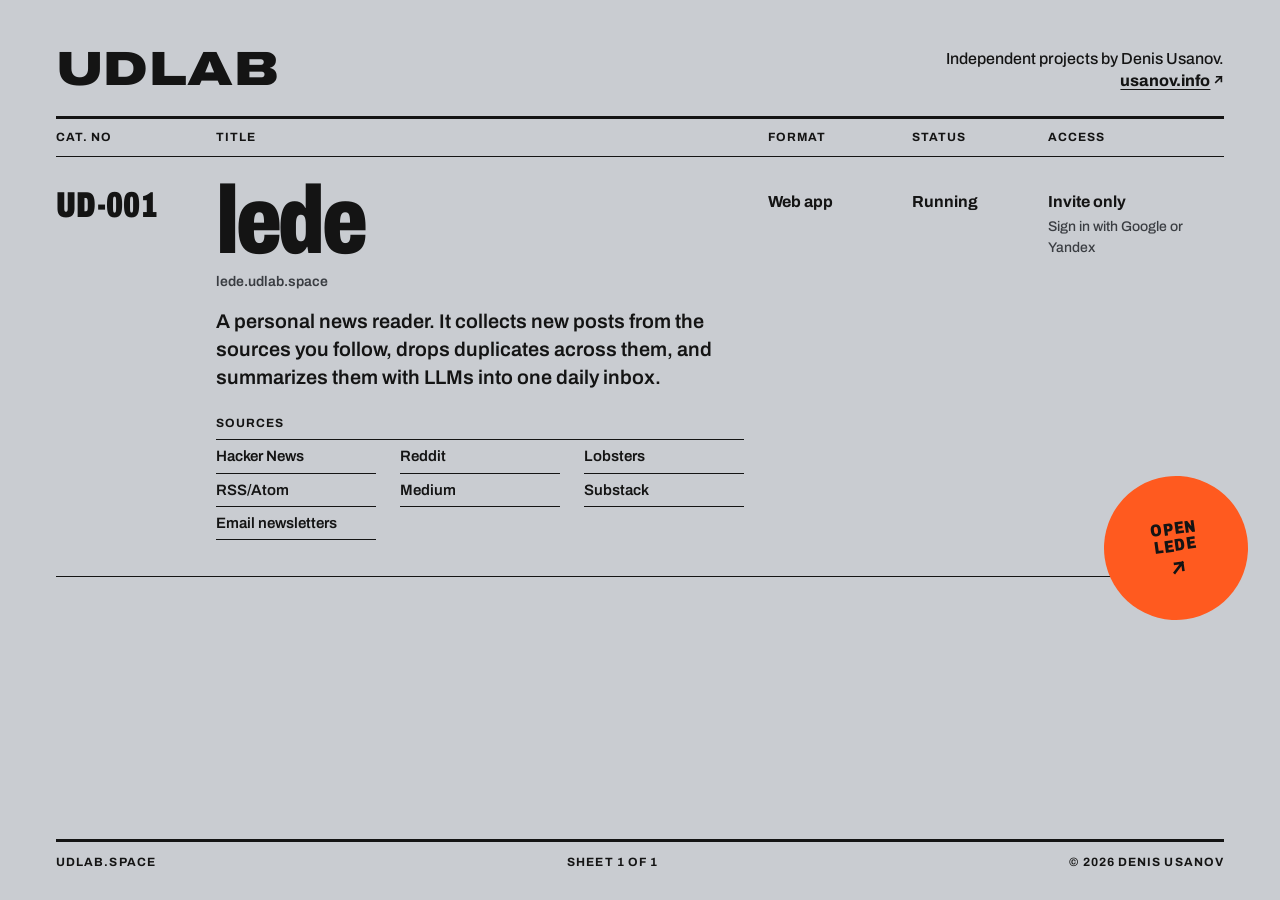
==== index.html @ 164e9302 "Add udlab.space landing page and deploy targets" ====
<!doctype html>
<html lang="en">
<head>
<meta charset="utf-8">
<meta name="viewport" content="width=device-width, initial-scale=1">
<title>udlab</title>
<meta name="description" content="udlab: independent projects by Denis Usanov.">
<meta name="color-scheme" content="light dark">
<meta name="theme-color" content="#c9ccd1" media="(prefers-color-scheme: light)">
<meta name="theme-color" content="#141414" media="(prefers-color-scheme: dark)">
<link rel="icon" href="data:image/svg+xml,%3Csvg xmlns='http://www.w3.org/2000/svg' viewBox='0 0 32 32'%3E%3Ccircle cx='16' cy='16' r='15' fill='%23ff5a1f'/%3E%3C/svg%3E">
<link rel="preconnect" href="https://fonts.googleapis.com">
<link rel="preconnect" href="https://fonts.gstatic.com" crossorigin>
<link rel="stylesheet" href="https://fonts.googleapis.com/css2?family=Archivo:wdth,wght@62..125,500..900&display=swap">
<style>
:root {
  --board: #c9ccd1;
  --ink: #141414;
  --ink-soft: #3a3d42;
  --rule: #141414;
  --sticker: #ff5a1f;
  --sticker-ink: #141414;
  --gutter: clamp(1rem, 0.5rem + 2.5vw, 3rem);
  --ease-out: cubic-bezier(0.16, 1, 0.3, 1);
  color-scheme: light;
}

@media (prefers-color-scheme: dark) {
  :root {
    --board: #141414;
    --ink: #c9ccd1;
    --ink-soft: #8f939a;
    --rule: #c9ccd1;
    color-scheme: dark;
  }
}

*, *::before, *::after { box-sizing: border-box; }

html {
  background: var(--board);
  color: var(--ink);
  font-family: "Archivo", "Helvetica Neue", Arial, sans-serif;
  font-variation-settings: "wdth" 100;
  font-size: 100%;
  line-height: 1.45;
  -webkit-text-size-adjust: 100%;
  scrollbar-color: var(--ink) var(--board);
  font-variant-numeric: tabular-nums;
}

body {
  margin: 0;
  min-height: 100vh;
  min-height: 100dvh;
  background: var(--board);
  display: flex;
  flex-direction: column;
}

::selection { background: var(--sticker); color: var(--sticker-ink); }

a { color: inherit; text-decoration-thickness: 1px; text-underline-offset: 0.2em; }

a:focus-visible {
  outline: 3px solid var(--ink);
  outline-offset: 4px;
}

.sheet {
  width: 100%;
  max-width: 78rem;
  margin: 0 auto;
  padding: clamp(1.5rem, 1rem + 2.5vw, 3.5rem) var(--gutter) clamp(1.25rem, 1rem + 1vw, 2rem);
  flex: 1;
  display: flex;
  flex-direction: column;
}

.masthead {
  display: grid;
  grid-template-columns: 1fr minmax(0, 22rem);
  align-items: end;
  gap: 1rem 2rem;
  padding-bottom: clamp(1rem, 0.75rem + 1vw, 1.75rem);
  border-bottom: 3px solid var(--rule);
}

.mark {
  margin: 0;
  font-size: clamp(2rem, 1.5rem + 2vw, 3rem);
  line-height: 0.9;
  font-weight: 900;
  font-variation-settings: "wdth" 125;
  letter-spacing: 0.01em;
  text-transform: uppercase;
}

.owner {
  margin: 0;
  font-size: 1rem;
  line-height: 1.35;
  font-weight: 500;
  justify-self: end;
  text-align: right;
}

.owner a {
  font-weight: 750;
  white-space: nowrap;
}

.owner svg {
  width: 0.7em;
  height: 0.7em;
  margin-left: 0.15em;
  vertical-align: 0.05em;
}

.columns,
.release {
  display: grid;
  grid-template-columns: 8.5rem minmax(0, 1fr) 7.5rem 7rem 11rem;
  column-gap: 1.5rem;
}

.columns {
  margin: 0;
  padding: 0.6rem 0;
  border-bottom: 1px solid var(--rule);
  font-size: 0.75rem;
  font-weight: 700;
  letter-spacing: 0.09em;
  text-transform: uppercase;
}

.catalogue {
  list-style: none;
  margin: 0;
  padding: 0;
}

.release {
  position: relative;
  isolation: isolate;
  padding: 1.5rem 0 2.25rem;
  border-bottom: 1px solid var(--rule);
  transition: color 140ms linear;
}

.release::before {
  content: "";
  position: absolute;
  inset: 0 calc(var(--gutter) * -0.5);
  z-index: -1;
  background: var(--ink);
  opacity: 0;
  transition: opacity 140ms linear;
}

.release:hover,
.release:focus-within {
  color: var(--board);
  --ink-soft: var(--board);
  --rule-inner: var(--board);
}

.release:hover::before,
.release:focus-within::before {
  opacity: 1;
}

.release dl,
.release dd { margin: 0; }

.release dl { display: contents; }

.field { min-width: 0; }

.field dt {
  position: absolute;
  width: 1px;
  height: 1px;
  overflow: hidden;
  clip-path: inset(50%);
  white-space: nowrap;
}

.catno {
  font-size: clamp(1.75rem, 1.25rem + 1.25vw, 2.5rem);
  line-height: 1;
  font-weight: 900;
  font-variation-settings: "wdth" 68;
  letter-spacing: 0.01em;
  padding-top: 0.4rem;
}

.title {
  margin: 0;
  font-size: clamp(4rem, 2.5rem + 5vw, 6rem);
  line-height: 0.85;
  font-weight: 850;
  font-variation-settings: "wdth" 72;
  letter-spacing: -0.035em;
}

.title a {
  text-decoration: none;
}

.title a::after {
  content: "";
  position: absolute;
  inset: 0;
}

.title a:focus-visible {
  outline: none;
}

.release:has(.title a:focus-visible) {
  outline: 3px solid var(--ink);
  outline-offset: 4px;
}

.host {
  margin: 0.6rem 0 0;
  font-size: 0.875rem;
  font-weight: 600;
  color: var(--ink-soft);
  transition: color 140ms linear;
}

.line {
  margin: 1rem 0 0;
  max-width: 34rem;
  font-size: clamp(1.0625rem, 1rem + 0.3vw, 1.25rem);
  line-height: 1.4;
  font-weight: 600;
  text-wrap: pretty;
}

.sources {
  margin: 1.5rem 0 0;
  max-width: 34rem;
}

.sources h4 {
  margin: 0;
  padding-bottom: 0.4rem;
  border-bottom: 1px solid var(--rule-inner, var(--rule));
  font-size: 0.75rem;
  font-weight: 700;
  letter-spacing: 0.09em;
  text-transform: uppercase;
}

.sources ul {
  margin: 0;
  padding: 0;
  list-style: none;
  display: grid;
  grid-template-columns: repeat(auto-fill, minmax(10rem, 1fr));
  column-gap: 1.5rem;
  font-size: 0.9375rem;
  font-weight: 600;
  line-height: 1.2;
}

.sources li {
  padding: 0.45rem 0;
  border-bottom: 1px solid var(--rule-inner, var(--rule));
}

.fact {
  font-size: 1rem;
  font-weight: 700;
  padding-top: 0.6rem;
}

.fact small {
  display: block;
  margin-top: 0.25rem;
  font-size: 0.875rem;
  font-weight: 500;
  color: var(--ink-soft);
  transition: color 140ms linear;
}

.sticker {
  position: absolute;
  z-index: 2;
  right: clamp(-1.5rem, -3vw, 0rem);
  bottom: -2.75rem;
  width: 9rem;
  aspect-ratio: 1;
  border-radius: 50%;
  display: grid;
  place-content: center;
  justify-items: center;
  gap: 0.3rem;
  background: var(--sticker);
  color: var(--sticker-ink);
  text-decoration: none;
  text-align: center;
  font-size: 1.0625rem;
  line-height: 1;
  font-weight: 850;
  font-variation-settings: "wdth" 80;
  letter-spacing: 0.04em;
  text-transform: uppercase;
  transform: rotate(-8deg);
  transition: transform 260ms var(--ease-out);
  animation: press 640ms var(--ease-out) 180ms backwards;
}

.sticker svg {
  width: 1.1rem;
  height: 1.1rem;
}

.sticker:hover {
  transform: rotate(-3deg) scale(1.04);
}

.sticker:active {
  transform: rotate(-3deg) scale(0.97);
}

.sticker:focus-visible {
  outline: 3px solid var(--ink);
  outline-offset: 4px;
}

.release:hover .sticker:focus-visible,
.release:focus-within .sticker:focus-visible {
  outline-color: var(--board);
}

@keyframes press {
  from { transform: rotate(-18deg) scale(1.16); }
  to { transform: rotate(-8deg) scale(1); }
}

.foot {
  margin-top: auto;
  padding-top: clamp(4rem, 3rem + 4vw, 7rem);
}

.foot p {
  margin: 0;
  display: flex;
  flex-wrap: wrap;
  justify-content: space-between;
  gap: 0.5rem 2rem;
  padding-top: 0.75rem;
  border-top: 3px solid var(--rule);
  font-size: 0.75rem;
  font-weight: 700;
  letter-spacing: 0.09em;
  text-transform: uppercase;
}

.visually-hidden {
  position: absolute;
  width: 1px;
  height: 1px;
  overflow: hidden;
  clip-path: inset(50%);
  white-space: nowrap;
}

@media (max-width: 42rem) {
  .masthead {
    grid-template-columns: 1fr;
  }
  .owner {
    justify-self: start;
    text-align: left;
  }
  .foot p {
    flex-direction: column;
    gap: 0.4rem;
  }
}

@media (max-width: 60rem) {
  .columns { display: none; }
  .release {
    display: flex;
    flex-direction: column;
    padding: 1.75rem 0 1.5rem;
  }
  .work { order: -1; }
  .release::before { inset: 0 calc(var(--gutter) * -1); }
  .catno dd {
    font-size: 1.25rem;
    line-height: 1.1;
  }
  .title { padding-right: 7rem; }
  .field:not(.work) {
    display: grid;
    grid-template-columns: 6.5rem minmax(0, 1fr);
    column-gap: 1rem;
    padding: 0.6rem 0;
    border-top: 1px solid var(--rule-inner, var(--rule));
  }
  .work { margin-bottom: 1.25rem; }
  .field:not(.work) dt {
    position: static;
    width: auto;
    height: auto;
    overflow: visible;
    clip-path: none;
    font-size: 0.75rem;
    font-weight: 700;
    font-variation-settings: "wdth" 100;
    letter-spacing: 0.09em;
    text-transform: uppercase;
    padding-top: 0.15rem;
  }
  .fact { padding-top: 0; }
  .sticker {
    right: 0;
    top: 0.5rem;
    bottom: auto;
    width: clamp(6.5rem, 4rem + 8vw, 8.5rem);
    font-size: clamp(0.875rem, 0.75rem + 0.4vw, 1rem);
  }
}

@media (prefers-reduced-motion: reduce) {
  .sticker { animation: none; }
  .release,
  .release::before,
  .host,
  .fact small,
  .sticker { transition: none; }
}
</style>
</head>
<body>
<main class="sheet">
  <header class="masthead">
    <h1 class="mark">udlab</h1>
    <p class="owner">Independent projects by Denis Usanov.<br>
      <a href="https://usanov.info">usanov.info<svg viewBox="0 0 12 12" aria-hidden="true" fill="none" stroke="currentColor" stroke-width="1.75" stroke-linecap="square"><path d="M3 9 9 3M4 3h5v5"/></svg></a>
    </p>
  </header>

  <h2 class="visually-hidden">Catalogue</h2>
  <p class="columns" aria-hidden="true"><span>Cat. no</span><span>Title</span><span>Format</span><span>Status</span><span>Access</span></p>

  <ol class="catalogue">
    <li class="release">
      <dl>
        <div class="field catno"><dt>Cat. no</dt><dd>UD-001</dd></div>
        <div class="field work">
          <dt>Title</dt>
          <dd>
            <h3 class="title"><a href="https://lede.udlab.space">lede</a></h3>
            <p class="host">lede.udlab.space</p>
            <p class="line">A personal news reader. It collects new posts from the sources you follow, drops duplicates across them, and summarizes them with LLMs into one daily inbox.</p>
            <div class="sources">
              <h4>Sources</h4>
              <ul>
                <li>Hacker News</li>
                <li>Reddit</li>
                <li>Lobsters</li>
                <li>RSS/Atom</li>
                <li>Medium</li>
                <li>Substack</li>
                <li>Email newsletters</li>
              </ul>
            </div>
          </dd>
        </div>
        <div class="field"><dt>Format</dt><dd class="fact">Web app</dd></div>
        <div class="field"><dt>Status</dt><dd class="fact">Running</dd></div>
        <div class="field"><dt>Access</dt><dd class="fact">Invite only<small>Sign in with Google or Yandex</small></dd></div>
      </dl>
      <a class="sticker" href="https://lede.udlab.space"><span>Open<br>lede</span><svg viewBox="0 0 12 12" aria-hidden="true" fill="none" stroke="currentColor" stroke-width="1.75" stroke-linecap="square"><path d="M3 9 9 3M4 3h5v5"/></svg></a>
    </li>
  </ol>

  <footer class="foot">
    <p><span>udlab.space</span><span>Sheet 1 of 1</span><span>&copy; 2026 Denis Usanov</span></p>
  </footer>
</main>
</body>
</html>
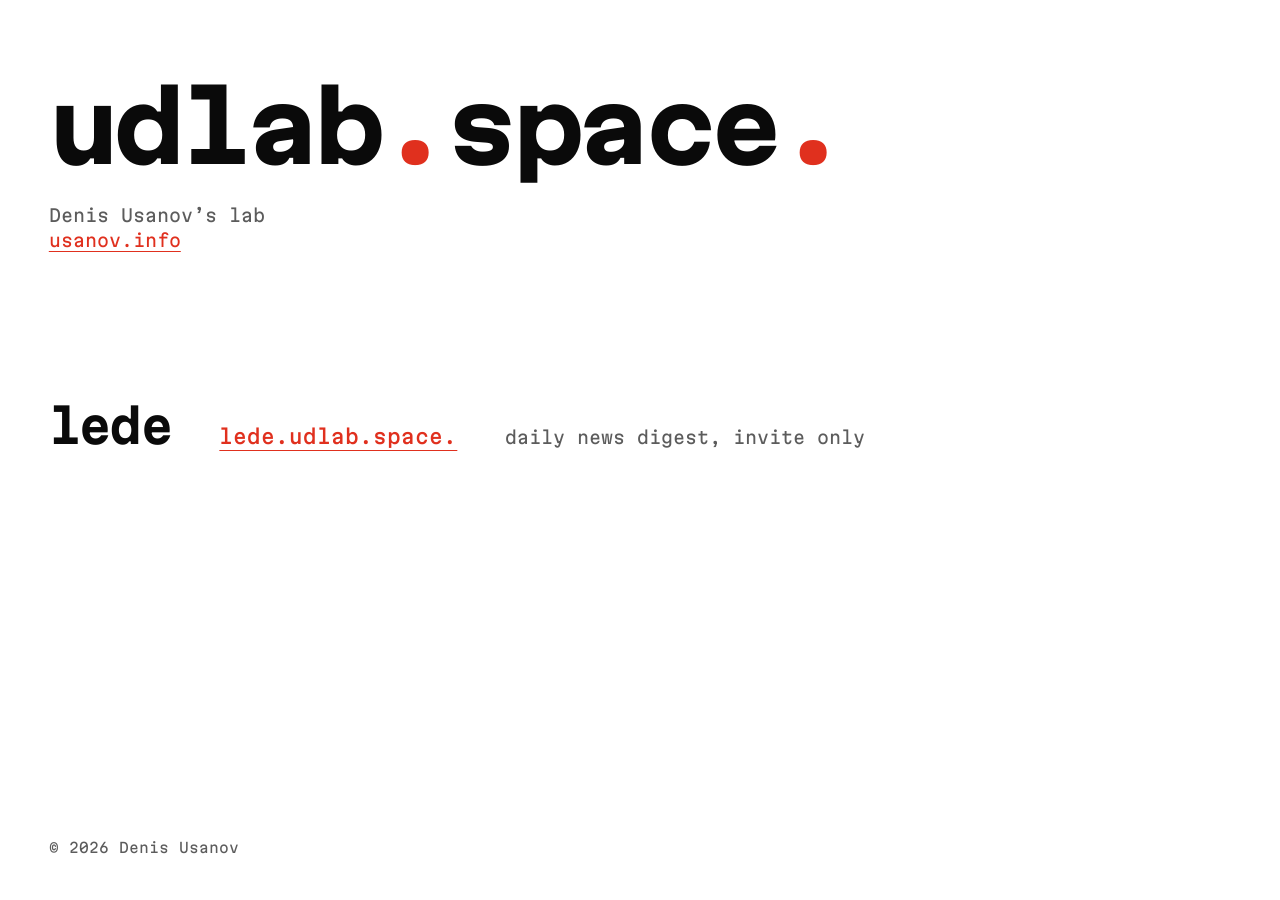
==== commit a12b8075: "Replace catalogue sheet with plain project list" ====
--- a/index.html
+++ b/index.html
@@ -6,31 +6,30 @@
 <title>udlab</title>
 <meta name="description" content="udlab: independent projects by Denis Usanov.">
 <meta name="color-scheme" content="light dark">
-<meta name="theme-color" content="#c9ccd1" media="(prefers-color-scheme: light)">
-<meta name="theme-color" content="#141414" media="(prefers-color-scheme: dark)">
-<link rel="icon" href="data:image/svg+xml,%3Csvg xmlns='http://www.w3.org/2000/svg' viewBox='0 0 32 32'%3E%3Ccircle cx='16' cy='16' r='15' fill='%23ff5a1f'/%3E%3C/svg%3E">
+<meta name="theme-color" content="#ffffff" media="(prefers-color-scheme: light)">
+<meta name="theme-color" content="#0a0a0a" media="(prefers-color-scheme: dark)">
+<link rel="icon" href="data:image/svg+xml,%3Csvg xmlns='http://www.w3.org/2000/svg' viewBox='0 0 32 32'%3E%3Crect width='32' height='32' fill='%230a0a0a'/%3E%3Ccircle cx='22' cy='22' r='5' fill='%23e0301e'/%3E%3C/svg%3E">
 <link rel="preconnect" href="https://fonts.googleapis.com">
 <link rel="preconnect" href="https://fonts.gstatic.com" crossorigin>
-<link rel="stylesheet" href="https://fonts.googleapis.com/css2?family=Archivo:wdth,wght@62..125,500..900&display=swap">
+<link rel="stylesheet" href="https://fonts.googleapis.com/css2?family=Martian+Mono:wdth,wght@75..112.5,400..800&display=swap">
 <style>
 :root {
-  --board: #c9ccd1;
-  --ink: #141414;
-  --ink-soft: #3a3d42;
-  --rule: #141414;
-  --sticker: #ff5a1f;
-  --sticker-ink: #141414;
-  --gutter: clamp(1rem, 0.5rem + 2.5vw, 3rem);
-  --ease-out: cubic-bezier(0.16, 1, 0.3, 1);
+  --ground: #ffffff;
+  --ink: #0a0a0a;
+  --comment: #5c5c5c;
+  --link: #e0301e;
+  --tint: rgb(10 10 10 / 0.04);
+  --gutter: clamp(1rem, 0.25rem + 3.5vw, 4rem);
   color-scheme: light;
 }
 
 @media (prefers-color-scheme: dark) {
   :root {
-    --board: #141414;
-    --ink: #c9ccd1;
-    --ink-soft: #8f939a;
-    --rule: #c9ccd1;
+    --ground: #0a0a0a;
+    --ink: #f2f2f2;
+    --comment: #9a9a9a;
+    --link: #ff5040;
+    --tint: rgb(255 255 255 / 0.06);
     color-scheme: dark;
   }
 }
@@ -38,327 +37,164 @@
 *, *::before, *::after { box-sizing: border-box; }
 
 html {
-  background: var(--board);
+  background: var(--ground);
   color: var(--ink);
-  font-family: "Archivo", "Helvetica Neue", Arial, sans-serif;
+  font-family: "Martian Mono", ui-monospace, "SF Mono", Menlo, monospace;
   font-variation-settings: "wdth" 100;
-  font-size: 100%;
-  line-height: 1.45;
+  font-weight: 400;
+  line-height: 1.5;
   -webkit-text-size-adjust: 100%;
-  scrollbar-color: var(--ink) var(--board);
-  font-variant-numeric: tabular-nums;
+  scrollbar-color: var(--comment) var(--ground);
 }
 
 body {
   margin: 0;
   min-height: 100vh;
   min-height: 100dvh;
-  background: var(--board);
+  background: var(--ground);
   display: flex;
   flex-direction: column;
 }
 
-::selection { background: var(--sticker); color: var(--sticker-ink); }
-
-a { color: inherit; text-decoration-thickness: 1px; text-underline-offset: 0.2em; }
+::selection { background: var(--link); color: #ffffff; }
+
+a {
+  color: var(--link);
+  text-decoration-thickness: 1px;
+  text-underline-offset: 0.25em;
+}
+
+a:hover { text-decoration-thickness: 2px; }
 
 a:focus-visible {
-  outline: 3px solid var(--ink);
+  outline: 2px solid var(--link);
   outline-offset: 4px;
 }
 
-.sheet {
-  width: 100%;
-  max-width: 78rem;
-  margin: 0 auto;
-  padding: clamp(1.5rem, 1rem + 2.5vw, 3.5rem) var(--gutter) clamp(1.25rem, 1rem + 1vw, 2rem);
+.zone {
   flex: 1;
   display: flex;
   flex-direction: column;
-}
-
-.masthead {
+  width: 100%;
+  max-width: 82rem;
+  padding: clamp(2rem, 1rem + 5vw, 6rem) var(--gutter) clamp(1.5rem, 1rem + 2vw, 3rem);
+}
+
+.comment { color: var(--comment); }
+
+.origin h1 {
+  margin: 0;
+  display: flex;
+  flex-wrap: wrap;
+  align-items: baseline;
+  column-gap: 1.25rem;
+}
+
+.apex {
+  font-size: clamp(2.5rem, 0.9rem + 6.2vw, 6rem);
+  line-height: 1;
+  font-weight: 800;
+  font-variation-settings: "wdth" 112.5;
+  letter-spacing: -0.04em;
+}
+
+.apex .dot { color: var(--link); }
+
+.origin p {
+  margin: 0;
+  font-size: clamp(0.9375rem, 0.875rem + 0.25vw, 1.125rem);
+}
+
+.origin h1 + p { margin-top: clamp(1.25rem, 1rem + 1vw, 2rem); }
+
+.records {
+  list-style: none;
+  margin: clamp(4rem, 2rem + 8vw, 9rem) 0 0;
+  padding: 0;
   display: grid;
-  grid-template-columns: 1fr minmax(0, 22rem);
-  align-items: end;
-  gap: 1rem 2rem;
-  padding-bottom: clamp(1rem, 0.75rem + 1vw, 1.75rem);
-  border-bottom: 3px solid var(--rule);
-}
-
-.mark {
-  margin: 0;
-  font-size: clamp(2rem, 1.5rem + 2vw, 3rem);
-  line-height: 0.9;
-  font-weight: 900;
-  font-variation-settings: "wdth" 125;
-  letter-spacing: 0.01em;
-  text-transform: uppercase;
-}
-
-.owner {
-  margin: 0;
-  font-size: 1rem;
-  line-height: 1.35;
-  font-weight: 500;
-  justify-self: end;
-  text-align: right;
-}
-
-.owner a {
-  font-weight: 750;
-  white-space: nowrap;
-}
-
-.owner svg {
-  width: 0.7em;
-  height: 0.7em;
-  margin-left: 0.15em;
-  vertical-align: 0.05em;
-}
-
-.columns,
-.release {
+  width: fit-content;
+  max-width: 100%;
+  grid-template-columns: max-content max-content minmax(0, 1fr);
+  column-gap: clamp(1.5rem, 1rem + 2.5vw, 3.5rem);
+}
+
+.record {
+  grid-column: 1 / -1;
   display: grid;
-  grid-template-columns: 8.5rem minmax(0, 1fr) 7.5rem 7rem 11rem;
-  column-gap: 1.5rem;
-}
-
-.columns {
-  margin: 0;
-  padding: 0.6rem 0;
-  border-bottom: 1px solid var(--rule);
-  font-size: 0.75rem;
-  font-weight: 700;
-  letter-spacing: 0.09em;
-  text-transform: uppercase;
-}
-
-.catalogue {
-  list-style: none;
-  margin: 0;
-  padding: 0;
-}
-
-.release {
+  grid-template-columns: subgrid;
+}
+
+.record a {
+  grid-column: 1 / -1;
+  display: grid;
+  grid-template-columns: subgrid;
+  align-items: baseline;
+  padding: 0.75rem 0;
+  color: var(--ink);
+  text-decoration: none;
   position: relative;
   isolation: isolate;
-  padding: 1.5rem 0 2.25rem;
-  border-bottom: 1px solid var(--rule);
-  transition: color 140ms linear;
-}
-
-.release::before {
+}
+
+.record a::before {
   content: "";
   position: absolute;
   inset: 0 calc(var(--gutter) * -0.5);
   z-index: -1;
-  background: var(--ink);
+  background: var(--tint);
   opacity: 0;
-  transition: opacity 140ms linear;
-}
-
-.release:hover,
-.release:focus-within {
-  color: var(--board);
-  --ink-soft: var(--board);
-  --rule-inner: var(--board);
-}
-
-.release:hover::before,
-.release:focus-within::before {
-  opacity: 1;
-}
-
-.release dl,
-.release dd { margin: 0; }
-
-.release dl { display: contents; }
-
-.field { min-width: 0; }
-
-.field dt {
-  position: absolute;
-  width: 1px;
-  height: 1px;
-  overflow: hidden;
-  clip-path: inset(50%);
-  white-space: nowrap;
-}
-
-.catno {
-  font-size: clamp(1.75rem, 1.25rem + 1.25vw, 2.5rem);
-  line-height: 1;
-  font-weight: 900;
-  font-variation-settings: "wdth" 68;
-  letter-spacing: 0.01em;
-  padding-top: 0.4rem;
-}
-
-.title {
-  margin: 0;
-  font-size: clamp(4rem, 2.5rem + 5vw, 6rem);
-  line-height: 0.85;
-  font-weight: 850;
-  font-variation-settings: "wdth" 72;
-  letter-spacing: -0.035em;
-}
-
-.title a {
-  text-decoration: none;
-}
-
-.title a::after {
-  content: "";
-  position: absolute;
-  inset: 0;
-}
-
-.title a:focus-visible {
-  outline: none;
-}
-
-.release:has(.title a:focus-visible) {
-  outline: 3px solid var(--ink);
-  outline-offset: 4px;
+  transition: opacity 160ms cubic-bezier(0.16, 1, 0.3, 1);
+}
+
+.record a:hover::before,
+.record a:focus-visible::before { opacity: 1; }
+
+.record a:focus-visible {
+  outline: 2px solid var(--link);
+  outline-offset: 0;
+}
+
+.name {
+  font-size: clamp(1.75rem, 1.25rem + 2vw, 3rem);
+  line-height: 1.1;
+  font-weight: 700;
+  letter-spacing: -0.03em;
 }
 
 .host {
-  margin: 0.6rem 0 0;
-  font-size: 0.875rem;
-  font-weight: 600;
-  color: var(--ink-soft);
-  transition: color 140ms linear;
-}
-
-.line {
-  margin: 1rem 0 0;
-  max-width: 34rem;
-  font-size: clamp(1.0625rem, 1rem + 0.3vw, 1.25rem);
-  line-height: 1.4;
-  font-weight: 600;
-  text-wrap: pretty;
-}
-
-.sources {
-  margin: 1.5rem 0 0;
-  max-width: 34rem;
-}
-
-.sources h4 {
-  margin: 0;
-  padding-bottom: 0.4rem;
-  border-bottom: 1px solid var(--rule-inner, var(--rule));
-  font-size: 0.75rem;
-  font-weight: 700;
-  letter-spacing: 0.09em;
-  text-transform: uppercase;
-}
-
-.sources ul {
-  margin: 0;
-  padding: 0;
-  list-style: none;
-  display: grid;
-  grid-template-columns: repeat(auto-fill, minmax(10rem, 1fr));
-  column-gap: 1.5rem;
-  font-size: 0.9375rem;
-  font-weight: 600;
-  line-height: 1.2;
-}
-
-.sources li {
-  padding: 0.45rem 0;
-  border-bottom: 1px solid var(--rule-inner, var(--rule));
-}
-
-.fact {
-  font-size: 1rem;
-  font-weight: 700;
-  padding-top: 0.6rem;
-}
-
-.fact small {
-  display: block;
-  margin-top: 0.25rem;
-  font-size: 0.875rem;
+  font-size: clamp(1rem, 0.9rem + 0.4vw, 1.25rem);
   font-weight: 500;
-  color: var(--ink-soft);
-  transition: color 140ms linear;
-}
-
-.sticker {
-  position: absolute;
-  z-index: 2;
-  right: clamp(-1.5rem, -3vw, 0rem);
-  bottom: -2.75rem;
-  width: 9rem;
-  aspect-ratio: 1;
-  border-radius: 50%;
-  display: grid;
-  place-content: center;
-  justify-items: center;
-  gap: 0.3rem;
-  background: var(--sticker);
-  color: var(--sticker-ink);
-  text-decoration: none;
-  text-align: center;
-  font-size: 1.0625rem;
-  line-height: 1;
-  font-weight: 850;
-  font-variation-settings: "wdth" 80;
-  letter-spacing: 0.04em;
-  text-transform: uppercase;
-  transform: rotate(-8deg);
-  transition: transform 260ms var(--ease-out);
-  animation: press 640ms var(--ease-out) 180ms backwards;
-}
-
-.sticker svg {
-  width: 1.1rem;
-  height: 1.1rem;
-}
-
-.sticker:hover {
-  transform: rotate(-3deg) scale(1.04);
-}
-
-.sticker:active {
-  transform: rotate(-3deg) scale(0.97);
-}
-
-.sticker:focus-visible {
-  outline: 3px solid var(--ink);
-  outline-offset: 4px;
-}
-
-.release:hover .sticker:focus-visible,
-.release:focus-within .sticker:focus-visible {
-  outline-color: var(--board);
-}
-
-@keyframes press {
-  from { transform: rotate(-18deg) scale(1.16); }
-  to { transform: rotate(-8deg) scale(1); }
+  color: var(--link);
+}
+
+.host-text {
+  display: inline-block;
+  text-decoration: underline;
+  text-decoration-thickness: 1px;
+  text-underline-offset: 0.3em;
+  animation: resolve 520ms steps(17, end) 240ms backwards;
+}
+
+.record a:hover .host-text,
+.record a:focus-visible .host-text { text-decoration-thickness: 3px; }
+
+@keyframes resolve {
+  from { clip-path: inset(0 100% 0 0); }
+  to { clip-path: inset(0 0 0 0); }
+}
+
+.record .comment {
+  font-size: clamp(0.9375rem, 0.875rem + 0.25vw, 1.125rem);
 }
 
 .foot {
   margin-top: auto;
-  padding-top: clamp(4rem, 3rem + 4vw, 7rem);
+  padding-top: clamp(4rem, 3rem + 5vw, 8rem);
 }
 
 .foot p {
   margin: 0;
-  display: flex;
-  flex-wrap: wrap;
-  justify-content: space-between;
-  gap: 0.5rem 2rem;
-  padding-top: 0.75rem;
-  border-top: 3px solid var(--rule);
-  font-size: 0.75rem;
-  font-weight: 700;
-  letter-spacing: 0.09em;
-  text-transform: uppercase;
+  font-size: 0.875rem;
 }
 
 .visually-hidden {
@@ -370,121 +206,48 @@
   white-space: nowrap;
 }
 
-@media (max-width: 42rem) {
-  .masthead {
-    grid-template-columns: 1fr;
+@media (max-width: 44rem) {
+  .apex {
+    font-size: clamp(2.25rem, 0.5rem + 8vw, 3.5rem);
+    font-variation-settings: "wdth" 100;
   }
-  .owner {
-    justify-self: start;
-    text-align: left;
-  }
-  .foot p {
-    flex-direction: column;
-    gap: 0.4rem;
-  }
-}
-
-@media (max-width: 60rem) {
-  .columns { display: none; }
-  .release {
+  .records { display: block; width: auto; }
+  .record a {
     display: flex;
     flex-direction: column;
-    padding: 1.75rem 0 1.5rem;
+    gap: 0.35rem;
+    padding: 1rem 0;
   }
-  .work { order: -1; }
-  .release::before { inset: 0 calc(var(--gutter) * -1); }
-  .catno dd {
-    font-size: 1.25rem;
-    line-height: 1.1;
-  }
-  .title { padding-right: 7rem; }
-  .field:not(.work) {
-    display: grid;
-    grid-template-columns: 6.5rem minmax(0, 1fr);
-    column-gap: 1rem;
-    padding: 0.6rem 0;
-    border-top: 1px solid var(--rule-inner, var(--rule));
-  }
-  .work { margin-bottom: 1.25rem; }
-  .field:not(.work) dt {
-    position: static;
-    width: auto;
-    height: auto;
-    overflow: visible;
-    clip-path: none;
-    font-size: 0.75rem;
-    font-weight: 700;
-    font-variation-settings: "wdth" 100;
-    letter-spacing: 0.09em;
-    text-transform: uppercase;
-    padding-top: 0.15rem;
-  }
-  .fact { padding-top: 0; }
-  .sticker {
-    right: 0;
-    top: 0.5rem;
-    bottom: auto;
-    width: clamp(6.5rem, 4rem + 8vw, 8.5rem);
-    font-size: clamp(0.875rem, 0.75rem + 0.4vw, 1rem);
-  }
+  .record a::before { inset: 0 calc(var(--gutter) * -1); }
 }
 
 @media (prefers-reduced-motion: reduce) {
-  .sticker { animation: none; }
-  .release,
-  .release::before,
-  .host,
-  .fact small,
-  .sticker { transition: none; }
+  .host-text { animation: none; }
+  .record a::before { transition: none; }
 }
 </style>
 </head>
 <body>
-<main class="sheet">
-  <header class="masthead">
-    <h1 class="mark">udlab</h1>
-    <p class="owner">Independent projects by Denis Usanov.<br>
-      <a href="https://usanov.info">usanov.info<svg viewBox="0 0 12 12" aria-hidden="true" fill="none" stroke="currentColor" stroke-width="1.75" stroke-linecap="square"><path d="M3 9 9 3M4 3h5v5"/></svg></a>
-    </p>
+<main class="zone">
+  <header class="origin">
+    <h1><span class="apex">udlab<span class="dot">.</span>space<span class="dot">.</span></span></h1>
+    <p class="comment">Denis Usanov&rsquo;s lab</p>
+    <p class="comment"><a href="https://usanov.info">usanov.info</a></p>
   </header>
 
-  <h2 class="visually-hidden">Catalogue</h2>
-  <p class="columns" aria-hidden="true"><span>Cat. no</span><span>Title</span><span>Format</span><span>Status</span><span>Access</span></p>
-
-  <ol class="catalogue">
-    <li class="release">
-      <dl>
-        <div class="field catno"><dt>Cat. no</dt><dd>UD-001</dd></div>
-        <div class="field work">
-          <dt>Title</dt>
-          <dd>
-            <h3 class="title"><a href="https://lede.udlab.space">lede</a></h3>
-            <p class="host">lede.udlab.space</p>
-            <p class="line">A personal news reader. It collects new posts from the sources you follow, drops duplicates across them, and summarizes them with LLMs into one daily inbox.</p>
-            <div class="sources">
-              <h4>Sources</h4>
-              <ul>
-                <li>Hacker News</li>
-                <li>Reddit</li>
-                <li>Lobsters</li>
-                <li>RSS/Atom</li>
-                <li>Medium</li>
-                <li>Substack</li>
-                <li>Email newsletters</li>
-              </ul>
-            </div>
-          </dd>
-        </div>
-        <div class="field"><dt>Format</dt><dd class="fact">Web app</dd></div>
-        <div class="field"><dt>Status</dt><dd class="fact">Running</dd></div>
-        <div class="field"><dt>Access</dt><dd class="fact">Invite only<small>Sign in with Google or Yandex</small></dd></div>
-      </dl>
-      <a class="sticker" href="https://lede.udlab.space"><span>Open<br>lede</span><svg viewBox="0 0 12 12" aria-hidden="true" fill="none" stroke="currentColor" stroke-width="1.75" stroke-linecap="square"><path d="M3 9 9 3M4 3h5v5"/></svg></a>
+  <h2 class="visually-hidden">Projects</h2>
+  <ol class="records">
+    <li class="record">
+      <a href="https://lede.udlab.space">
+        <span class="name">lede</span>
+        <span class="host"><span class="host-text">lede.udlab.space.</span></span>
+        <span class="comment">daily news digest, invite only</span>
+      </a>
     </li>
   </ol>
 
   <footer class="foot">
-    <p><span>udlab.space</span><span>Sheet 1 of 1</span><span>&copy; 2026 Denis Usanov</span></p>
+    <p class="comment">&copy; 2026 Denis Usanov</p>
   </footer>
 </main>
 </body>
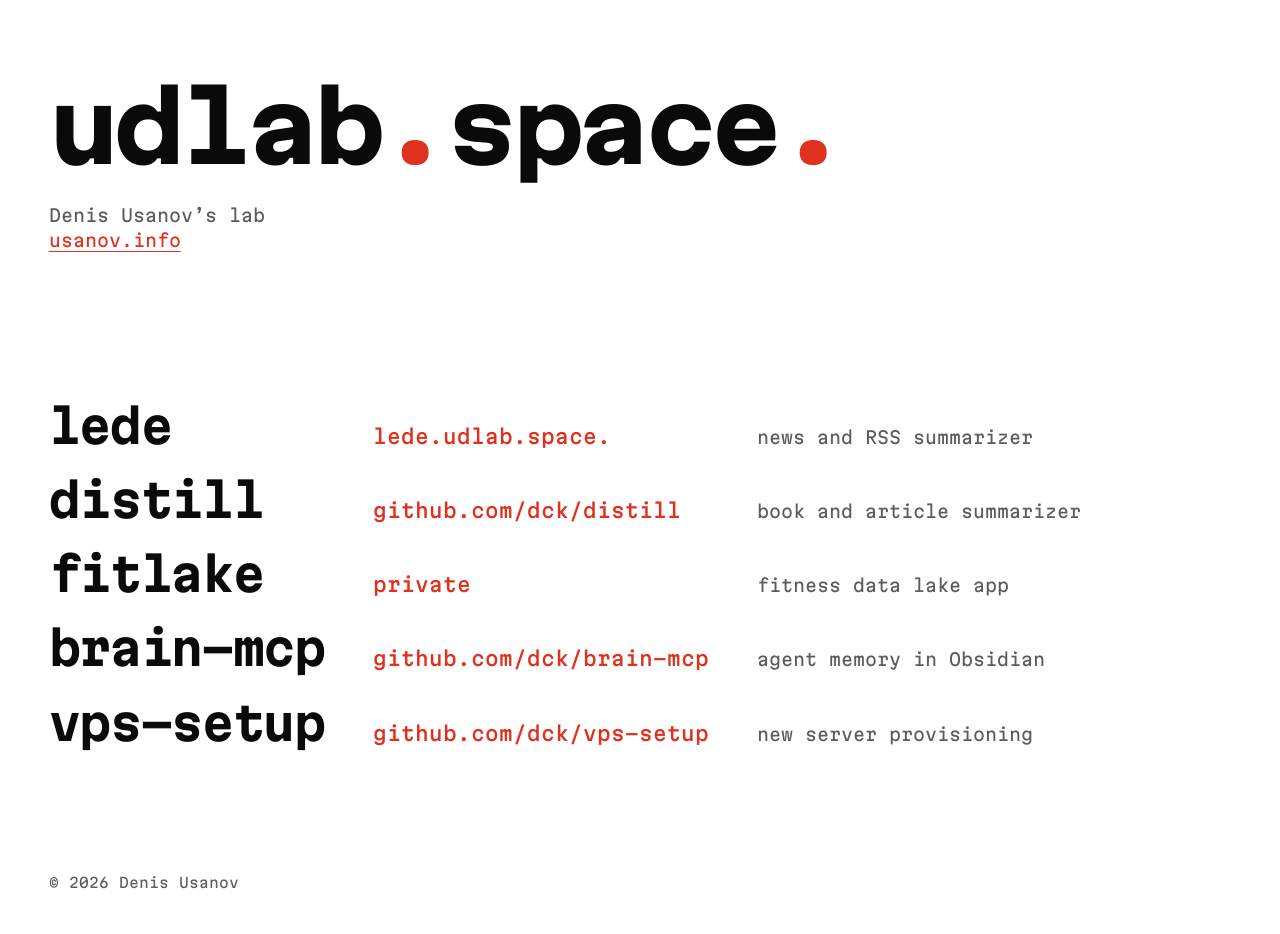
==== commit 0717a7c7: "Add a page for each project" ====
--- a/index.html
+++ b/index.html
@@ -3,8 +3,14 @@
 <head>
 <meta charset="utf-8">
 <meta name="viewport" content="width=device-width, initial-scale=1">
-<title>udlab</title>
-<meta name="description" content="udlab: independent projects by Denis Usanov.">
+<title>udlab: Denis Usanov’s lab</title>
+<meta name="description" content="Denis Usanov’s lab: small projects I build and use every day. lede, distill, fitlake, brain-mcp, vps-setup.">
+<link rel="canonical" href="https://udlab.space/">
+<meta property="og:type" content="website">
+<meta property="og:site_name" content="udlab">
+<meta property="og:title" content="udlab: Denis Usanov’s lab">
+<meta property="og:description" content="Denis Usanov’s lab: small projects I build and use every day. lede, distill, fitlake, brain-mcp, vps-setup.">
+<meta property="og:url" content="https://udlab.space/">
 <meta name="color-scheme" content="light dark">
 <meta name="theme-color" content="#ffffff" media="(prefers-color-scheme: light)">
 <meta name="theme-color" content="#0a0a0a" media="(prefers-color-scheme: dark)">
@@ -12,220 +18,8 @@
 <link rel="preconnect" href="https://fonts.googleapis.com">
 <link rel="preconnect" href="https://fonts.gstatic.com" crossorigin>
 <link rel="stylesheet" href="https://fonts.googleapis.com/css2?family=Martian+Mono:wdth,wght@75..112.5,400..800&display=swap">
-<style>
-:root {
-  --ground: #ffffff;
-  --ink: #0a0a0a;
-  --comment: #5c5c5c;
-  --link: #e0301e;
-  --tint: rgb(10 10 10 / 0.04);
-  --gutter: clamp(1rem, 0.25rem + 3.5vw, 4rem);
-  color-scheme: light;
-}
-
-@media (prefers-color-scheme: dark) {
-  :root {
-    --ground: #0a0a0a;
-    --ink: #f2f2f2;
-    --comment: #9a9a9a;
-    --link: #ff5040;
-    --tint: rgb(255 255 255 / 0.06);
-    color-scheme: dark;
-  }
-}
-
-*, *::before, *::after { box-sizing: border-box; }
-
-html {
-  background: var(--ground);
-  color: var(--ink);
-  font-family: "Martian Mono", ui-monospace, "SF Mono", Menlo, monospace;
-  font-variation-settings: "wdth" 100;
-  font-weight: 400;
-  line-height: 1.5;
-  -webkit-text-size-adjust: 100%;
-  scrollbar-color: var(--comment) var(--ground);
-}
-
-body {
-  margin: 0;
-  min-height: 100vh;
-  min-height: 100dvh;
-  background: var(--ground);
-  display: flex;
-  flex-direction: column;
-}
-
-::selection { background: var(--link); color: #ffffff; }
-
-a {
-  color: var(--link);
-  text-decoration-thickness: 1px;
-  text-underline-offset: 0.25em;
-}
-
-a:hover { text-decoration-thickness: 2px; }
-
-a:focus-visible {
-  outline: 2px solid var(--link);
-  outline-offset: 4px;
-}
-
-.zone {
-  flex: 1;
-  display: flex;
-  flex-direction: column;
-  width: 100%;
-  max-width: 82rem;
-  padding: clamp(2rem, 1rem + 5vw, 6rem) var(--gutter) clamp(1.5rem, 1rem + 2vw, 3rem);
-}
-
-.comment { color: var(--comment); }
-
-.origin h1 {
-  margin: 0;
-  display: flex;
-  flex-wrap: wrap;
-  align-items: baseline;
-  column-gap: 1.25rem;
-}
-
-.apex {
-  font-size: clamp(2.5rem, 0.9rem + 6.2vw, 6rem);
-  line-height: 1;
-  font-weight: 800;
-  font-variation-settings: "wdth" 112.5;
-  letter-spacing: -0.04em;
-}
-
-.apex .dot { color: var(--link); }
-
-.origin p {
-  margin: 0;
-  font-size: clamp(0.9375rem, 0.875rem + 0.25vw, 1.125rem);
-}
-
-.origin h1 + p { margin-top: clamp(1.25rem, 1rem + 1vw, 2rem); }
-
-.records {
-  list-style: none;
-  margin: clamp(4rem, 2rem + 8vw, 9rem) 0 0;
-  padding: 0;
-  display: grid;
-  width: fit-content;
-  max-width: 100%;
-  grid-template-columns: max-content max-content minmax(0, 1fr);
-  column-gap: clamp(1.5rem, 1rem + 2.5vw, 3.5rem);
-}
-
-.record {
-  grid-column: 1 / -1;
-  display: grid;
-  grid-template-columns: subgrid;
-}
-
-.record a {
-  grid-column: 1 / -1;
-  display: grid;
-  grid-template-columns: subgrid;
-  align-items: baseline;
-  padding: 0.75rem 0;
-  color: var(--ink);
-  text-decoration: none;
-  position: relative;
-  isolation: isolate;
-}
-
-.record a::before {
-  content: "";
-  position: absolute;
-  inset: 0 calc(var(--gutter) * -0.5);
-  z-index: -1;
-  background: var(--tint);
-  opacity: 0;
-  transition: opacity 160ms cubic-bezier(0.16, 1, 0.3, 1);
-}
-
-.record a:hover::before,
-.record a:focus-visible::before { opacity: 1; }
-
-.record a:focus-visible {
-  outline: 2px solid var(--link);
-  outline-offset: 0;
-}
-
-.name {
-  font-size: clamp(1.75rem, 1.25rem + 2vw, 3rem);
-  line-height: 1.1;
-  font-weight: 700;
-  letter-spacing: -0.03em;
-}
-
-.host {
-  font-size: clamp(1rem, 0.9rem + 0.4vw, 1.25rem);
-  font-weight: 500;
-  color: var(--link);
-}
-
-.host-text {
-  display: inline-block;
-  text-decoration: underline;
-  text-decoration-thickness: 1px;
-  text-underline-offset: 0.3em;
-  animation: resolve 520ms steps(17, end) 240ms backwards;
-}
-
-.record a:hover .host-text,
-.record a:focus-visible .host-text { text-decoration-thickness: 3px; }
-
-@keyframes resolve {
-  from { clip-path: inset(0 100% 0 0); }
-  to { clip-path: inset(0 0 0 0); }
-}
-
-.record .comment {
-  font-size: clamp(0.9375rem, 0.875rem + 0.25vw, 1.125rem);
-}
-
-.foot {
-  margin-top: auto;
-  padding-top: clamp(4rem, 3rem + 5vw, 8rem);
-}
-
-.foot p {
-  margin: 0;
-  font-size: 0.875rem;
-}
-
-.visually-hidden {
-  position: absolute;
-  width: 1px;
-  height: 1px;
-  overflow: hidden;
-  clip-path: inset(50%);
-  white-space: nowrap;
-}
-
-@media (max-width: 44rem) {
-  .apex {
-    font-size: clamp(2.25rem, 0.5rem + 8vw, 3.5rem);
-    font-variation-settings: "wdth" 100;
-  }
-  .records { display: block; width: auto; }
-  .record a {
-    display: flex;
-    flex-direction: column;
-    gap: 0.35rem;
-    padding: 1rem 0;
-  }
-  .record a::before { inset: 0 calc(var(--gutter) * -1); }
-}
-
-@media (prefers-reduced-motion: reduce) {
-  .host-text { animation: none; }
-  .record a::before { transition: none; }
-}
-</style>
+<link rel="stylesheet" href="/style.css">
+<script type="application/ld+json">{"@context": "https://schema.org", "@graph": [{"@type": "WebSite", "name": "udlab", "url": "https://udlab.space/", "author": {"@type": "Person", "name": "Denis Usanov", "url": "https://usanov.info"}}, {"@type": "ItemList", "itemListElement": [{"@type": "ListItem", "position": 1, "url": "https://udlab.space/lede/", "name": "lede"}, {"@type": "ListItem", "position": 2, "url": "https://udlab.space/distill/", "name": "distill"}, {"@type": "ListItem", "position": 3, "url": "https://udlab.space/fitlake/", "name": "fitlake"}, {"@type": "ListItem", "position": 4, "url": "https://udlab.space/brain-mcp/", "name": "brain-mcp"}, {"@type": "ListItem", "position": 5, "url": "https://udlab.space/vps-setup/", "name": "vps-setup"}]}]}</script>
 </head>
 <body>
 <main class="zone">
@@ -238,10 +32,38 @@
   <h2 class="visually-hidden">Projects</h2>
   <ol class="records">
     <li class="record">
-      <a href="https://lede.udlab.space">
+      <a href="/lede/">
         <span class="name">lede</span>
-        <span class="host"><span class="host-text">lede.udlab.space.</span></span>
-        <span class="comment">daily news digest, invite only</span>
+        <span class="host"><span class="host-text" style="--n: 17">lede.udlab.space.</span></span>
+        <span class="comment">news and RSS summarizer</span>
+      </a>
+    </li>
+    <li class="record">
+      <a href="/distill/">
+        <span class="name">distill</span>
+        <span class="host"><span class="host-text" style="--n: 22">github.com/dck/distill</span></span>
+        <span class="comment">book and article summarizer</span>
+      </a>
+    </li>
+    <li class="record">
+      <a href="/fitlake/">
+        <span class="name">fitlake</span>
+        <span class="host"><span class="host-text" style="--n: 7">private</span></span>
+        <span class="comment">fitness data lake app</span>
+      </a>
+    </li>
+    <li class="record">
+      <a href="/brain-mcp/">
+        <span class="name">brain-mcp</span>
+        <span class="host"><span class="host-text" style="--n: 24">github.com/dck/brain-mcp</span></span>
+        <span class="comment">agent memory in Obsidian</span>
+      </a>
+    </li>
+    <li class="record">
+      <a href="/vps-setup/">
+        <span class="name">vps-setup</span>
+        <span class="host"><span class="host-text" style="--n: 24">github.com/dck/vps-setup</span></span>
+        <span class="comment">new server provisioning</span>
       </a>
     </li>
   </ol>
--- a/style.css
+++ b/style.css
@@ -0,0 +1,319 @@
+:root {
+  --ground: #ffffff;
+  --ink: #0a0a0a;
+  --comment: #5c5c5c;
+  --link: #e0301e;
+  --tint: rgb(10 10 10 / 0.04);
+  --gutter: clamp(1rem, 0.25rem + 3.5vw, 4rem);
+  color-scheme: light;
+}
+
+@media (prefers-color-scheme: dark) {
+  :root {
+    --ground: #0a0a0a;
+    --ink: #f2f2f2;
+    --comment: #9a9a9a;
+    --link: #ff5040;
+    --tint: rgb(255 255 255 / 0.06);
+    color-scheme: dark;
+  }
+}
+
+*, *::before, *::after { box-sizing: border-box; }
+
+html {
+  background: var(--ground);
+  color: var(--ink);
+  font-family: "Martian Mono", ui-monospace, "SF Mono", Menlo, monospace;
+  font-variation-settings: "wdth" 100;
+  font-weight: 400;
+  line-height: 1.5;
+  -webkit-text-size-adjust: 100%;
+  scrollbar-color: var(--comment) var(--ground);
+}
+
+body {
+  margin: 0;
+  min-height: 100vh;
+  min-height: 100dvh;
+  background: var(--ground);
+  display: flex;
+  flex-direction: column;
+}
+
+::selection { background: var(--link); color: #ffffff; }
+
+a {
+  color: var(--link);
+  text-decoration-thickness: 1px;
+  text-underline-offset: 0.25em;
+}
+
+a:hover { text-decoration-thickness: 2px; }
+
+a:focus-visible {
+  outline: 2px solid var(--link);
+  outline-offset: 4px;
+}
+
+.zone {
+  flex: 1;
+  display: flex;
+  flex-direction: column;
+  width: 100%;
+  max-width: 82rem;
+  padding: clamp(2rem, 1rem + 5vw, 6rem) var(--gutter) clamp(1.5rem, 1rem + 2vw, 3rem);
+}
+
+.comment { color: var(--comment); }
+
+.origin h1 {
+  margin: 0;
+  display: flex;
+  flex-wrap: wrap;
+  align-items: baseline;
+  column-gap: 1.25rem;
+}
+
+.apex {
+  font-size: clamp(2.5rem, 0.9rem + 6.2vw, 6rem);
+  line-height: 1;
+  font-weight: 800;
+  font-variation-settings: "wdth" 112.5;
+  letter-spacing: -0.04em;
+}
+
+.apex .dot { color: var(--link); }
+
+.origin p {
+  margin: 0;
+  font-size: clamp(0.9375rem, 0.875rem + 0.25vw, 1.125rem);
+}
+
+.origin h1 + p { margin-top: clamp(1.25rem, 1rem + 1vw, 2rem); }
+
+.records {
+  list-style: none;
+  margin: clamp(4rem, 2rem + 8vw, 9rem) 0 0;
+  padding: 0;
+  display: grid;
+  width: fit-content;
+  max-width: 100%;
+  grid-template-columns: max-content max-content minmax(0, 1fr);
+  column-gap: clamp(1.5rem, 1rem + 2.5vw, 3.5rem);
+}
+
+.record {
+  grid-column: 1 / -1;
+  display: grid;
+  grid-template-columns: subgrid;
+}
+
+.record a {
+  grid-column: 1 / -1;
+  display: grid;
+  grid-template-columns: subgrid;
+  align-items: baseline;
+  padding: 0.75rem 0;
+  color: var(--ink);
+  text-decoration: none;
+  position: relative;
+  isolation: isolate;
+}
+
+.record a::before {
+  content: "";
+  position: absolute;
+  inset: 0 calc(var(--gutter) * -0.5);
+  z-index: -1;
+  background: var(--tint);
+  opacity: 0;
+  transition: opacity 160ms cubic-bezier(0.16, 1, 0.3, 1);
+}
+
+.record a:hover::before,
+.record a:focus-visible::before { opacity: 1; }
+
+.record a:focus-visible {
+  outline: 2px solid var(--link);
+  outline-offset: 0;
+}
+
+.name {
+  font-size: clamp(1.75rem, 1.25rem + 2vw, 3rem);
+  line-height: 1.1;
+  font-weight: 700;
+  letter-spacing: -0.03em;
+}
+
+.host {
+  font-size: clamp(1rem, 0.9rem + 0.4vw, 1.25rem);
+  font-weight: 500;
+  color: var(--link);
+}
+
+.host-text {
+  display: inline-block;
+  text-decoration: underline;
+  text-decoration-color: transparent;
+  text-decoration-thickness: 1px;
+  text-underline-offset: 0.3em;
+  animation: resolve 520ms steps(var(--n, 17), end) 240ms backwards;
+}
+
+.record a:hover .host-text,
+.record a:focus-visible .host-text { text-decoration-thickness: 3px; text-decoration-color: currentColor; }
+
+@keyframes resolve {
+  from { clip-path: inset(0 100% 0 0); }
+  to { clip-path: inset(0 0 0 0); }
+}
+
+.record .comment {
+  font-size: clamp(0.9375rem, 0.875rem + 0.25vw, 1.125rem);
+}
+
+.foot {
+  margin-top: auto;
+  padding-top: clamp(4rem, 3rem + 5vw, 8rem);
+}
+
+.foot p {
+  margin: 0;
+  font-size: 0.875rem;
+}
+
+.visually-hidden {
+  position: absolute;
+  width: 1px;
+  height: 1px;
+  overflow: hidden;
+  clip-path: inset(50%);
+  white-space: nowrap;
+}
+
+@media (max-width: 44rem) {
+  .apex {
+    font-size: clamp(2.25rem, 0.5rem + 8vw, 3.5rem);
+    font-variation-settings: "wdth" 100;
+  }
+  .records { display: block; width: auto; }
+  .record a {
+    display: flex;
+    flex-direction: column;
+    gap: 0.35rem;
+    padding: 1rem 0;
+  }
+  .record a::before { inset: 0 calc(var(--gutter) * -1); }
+}
+
+@media (prefers-reduced-motion: reduce) {
+  .host-text { animation: none; }
+  .record a::before { transition: none; }
+}
+
+.home {
+  font-size: clamp(1.125rem, 1rem + 0.6vw, 1.5rem);
+  font-weight: 800;
+  font-variation-settings: "wdth" 112.5;
+  letter-spacing: -0.03em;
+  color: var(--ink);
+  text-decoration: none;
+}
+
+.home .dot { color: var(--link); }
+
+.home:hover { text-decoration: underline; text-decoration-thickness: 2px; }
+
+.project {
+  margin-top: clamp(3rem, 2rem + 5vw, 7rem);
+  max-width: 64ch;
+}
+
+.project h1 {
+  margin: 0;
+  font-size: clamp(3rem, 1.5rem + 6vw, 6rem);
+  line-height: 1;
+  font-weight: 800;
+  font-variation-settings: "wdth" 112.5;
+  letter-spacing: -0.04em;
+}
+
+.project .lead {
+  margin: clamp(1rem, 0.75rem + 1vw, 1.5rem) 0 0;
+  font-size: clamp(1rem, 0.9rem + 0.4vw, 1.25rem);
+}
+
+.project .go {
+  display: inline-block;
+  margin-top: clamp(1.5rem, 1rem + 1.5vw, 2.5rem);
+  font-size: clamp(1rem, 0.9rem + 0.4vw, 1.25rem);
+  font-weight: 500;
+}
+
+.project .go:hover { text-decoration-thickness: 3px; }
+
+.prose {
+  margin-top: clamp(2.5rem, 2rem + 3vw, 4.5rem);
+  font-size: 0.9375rem;
+  line-height: 1.75;
+}
+
+.prose p { margin: 0 0 1.25em; }
+
+.prose ul {
+  margin: 0 0 1.25em;
+  padding: 0;
+  list-style: none;
+}
+
+.prose li {
+  padding-left: 2ch;
+  text-indent: -2ch;
+  margin-bottom: 0.5em;
+}
+
+.prose li::before {
+  content: "- ";
+  color: var(--link);
+}
+
+
+.project.has-shots { max-width: none; }
+
+.project .body { display: grid; }
+
+.shots {
+  display: grid;
+  gap: clamp(2rem, 1.5rem + 2vw, 3.5rem);
+  margin-top: clamp(1rem, 0.5rem + 2vw, 2rem);
+}
+
+@media (min-width: 64rem) {
+  .project.has-shots .body {
+    grid-template-columns: minmax(0, 64ch) minmax(0, 560px);
+    column-gap: clamp(2.5rem, 1rem + 4vw, 5rem);
+    align-items: start;
+  }
+
+  .project.has-shots .shots {
+    margin-top: clamp(2.5rem, 2rem + 3vw, 4.5rem);
+  }
+}
+
+.shots figure { margin: 0; }
+
+.shots img {
+  display: block;
+  width: 100%;
+  height: auto;
+  outline: 1px solid var(--tint);
+  outline-offset: -1px;
+}
+
+.shots figcaption {
+  margin-top: 0.75rem;
+  font-size: 0.8125rem;
+  color: var(--comment);
+}
+
